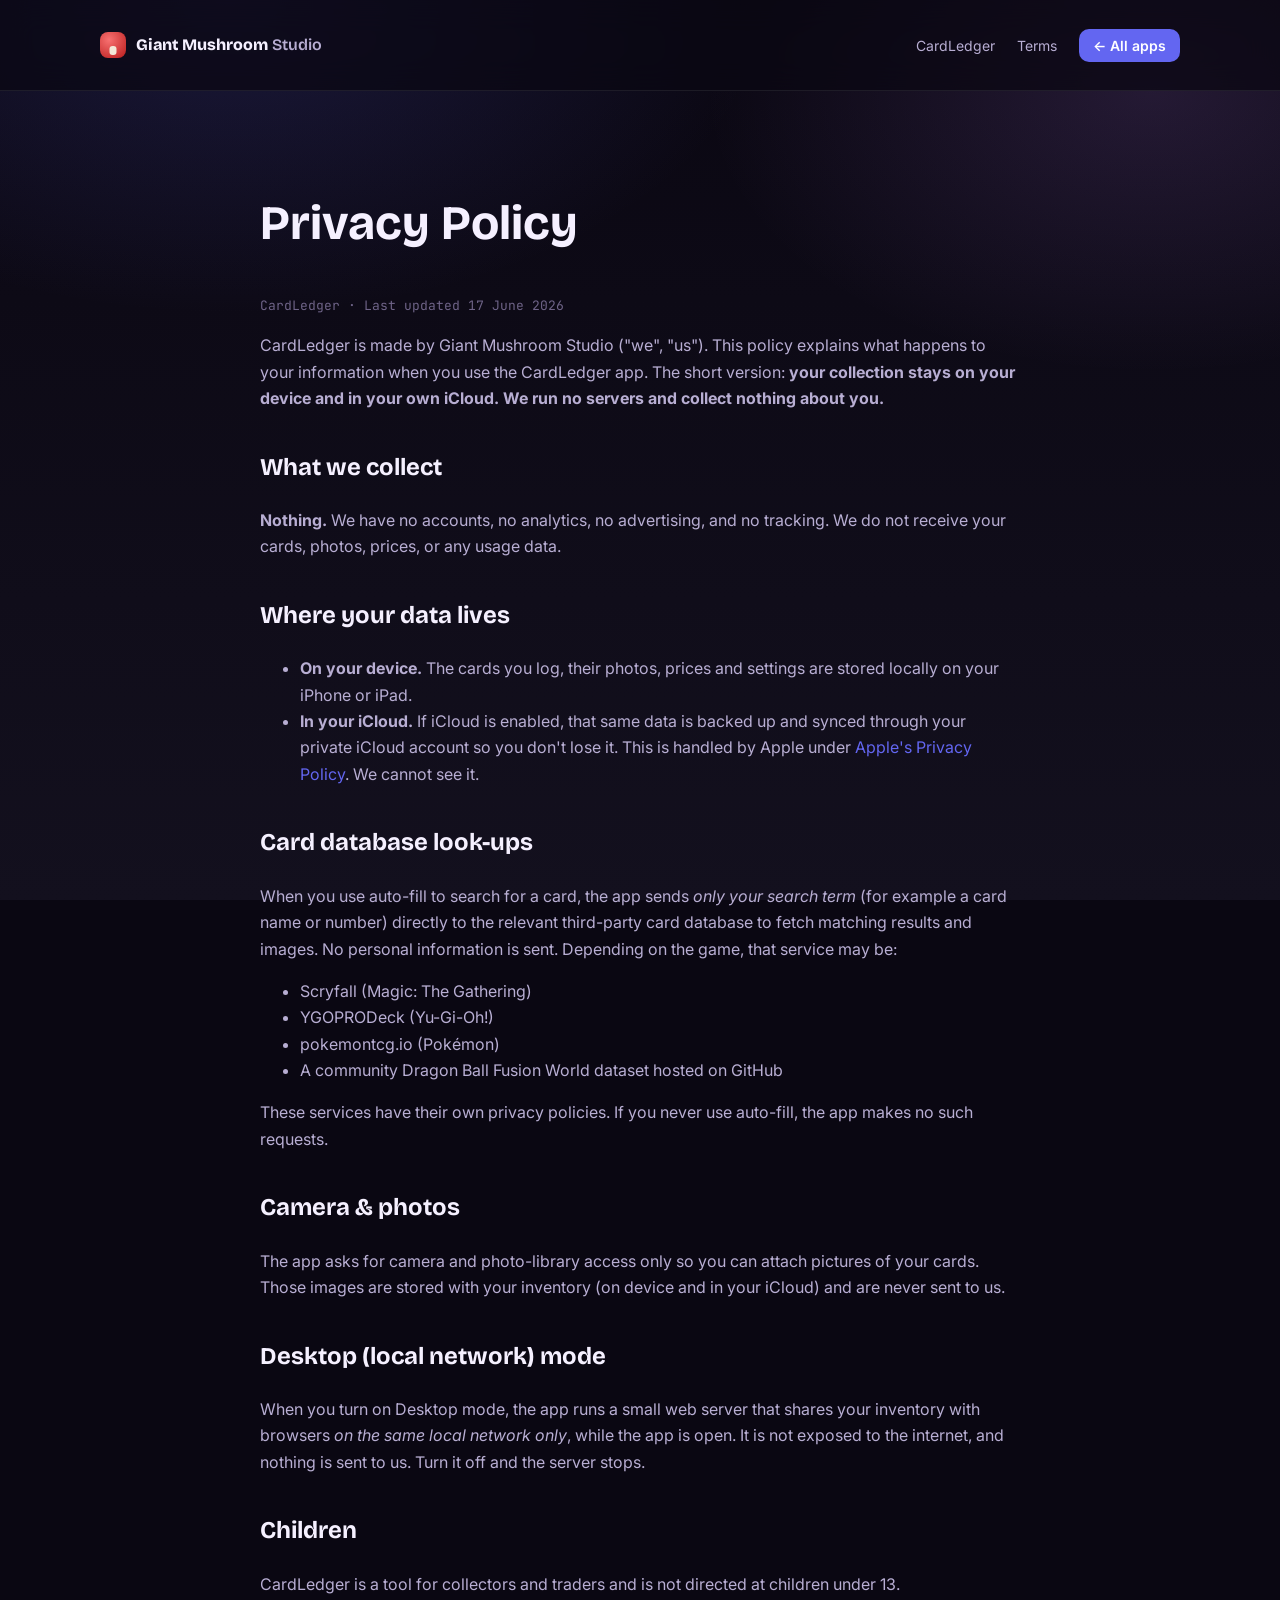
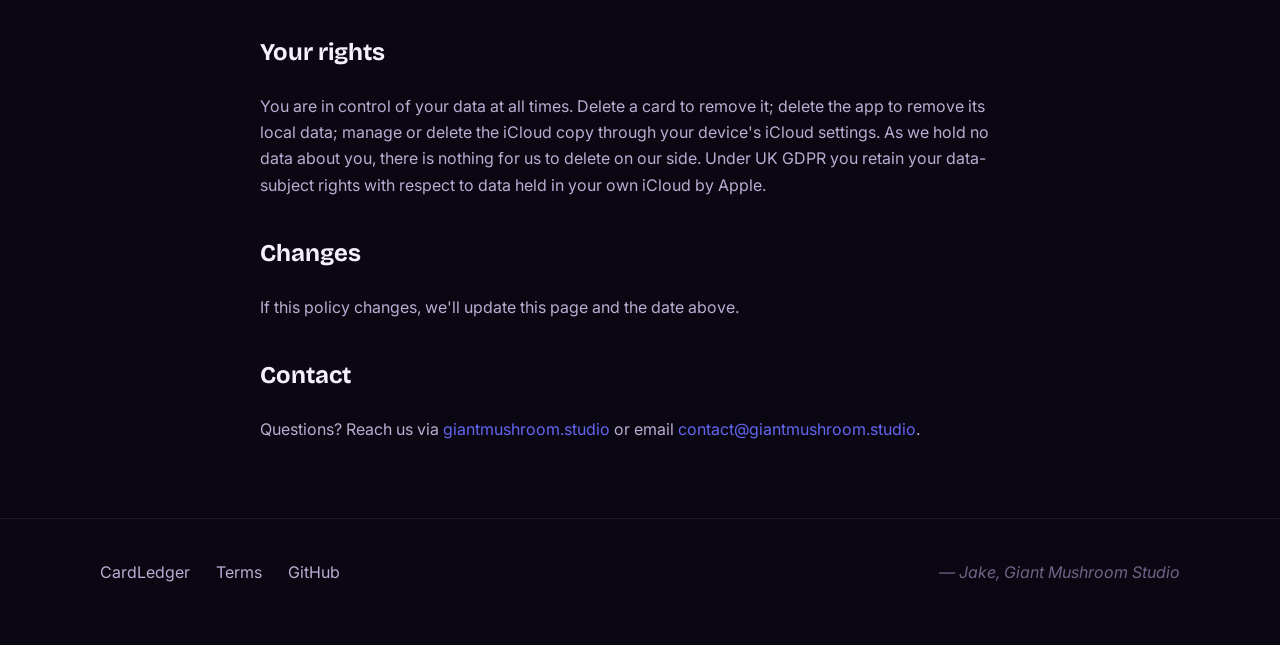
==== marketing/ledger/privacy.html @ 9a64c19f "Fix marketing path leger->ledger and dynamic scanner height - Rename marketing/leger -> marketing/le" ====
<!DOCTYPE html>
<html lang="en">
<head>
<meta charset="utf-8">
<meta name="viewport" content="width=device-width, initial-scale=1">
<title>CardLedger — Privacy Policy · Giant Mushroom Studio</title>
<link rel="icon" type="image/svg+xml" href="favicon.svg">
<link rel="preconnect" href="https://fonts.googleapis.com">
<link rel="preconnect" href="https://fonts.gstatic.com" crossorigin>
<link href="https://fonts.googleapis.com/css2?family=Bricolage+Grotesque:opsz,wght@12..96,400;12..96,600;12..96,700;12..96,800&family=Inter:wght@400;500;600;700&family=JetBrains+Mono:wght@400;500&display=swap" rel="stylesheet">
<link rel="stylesheet" href="styles.css">
</head>
<body>
<nav class="topnav">
  <div class="wrap">
    <a class="brand" href="https://www.giantmushroom.studio">
      <span class="brand-mark" aria-hidden="true"></span>
      <span>Giant Mushroom <em>Studio</em></span>
    </a>
    <ul class="nav-links">
      <li><a href="index.html">CardLedger</a></li>
      <li><a href="terms.html">Terms</a></li>
      <li><a href="https://www.giantmushroom.studio#apps" class="nav-cta">← All apps</a></li>
    </ul>
  </div>
</nav>

<main class="wrap legal">
  <h1>Privacy Policy</h1>
  <p class="updated">CardLedger · Last updated 17 June 2026</p>

  <p>CardLedger is made by Giant Mushroom Studio ("we", "us"). This policy explains what happens to your information when you use the CardLedger app. The short version: <strong>your collection stays on your device and in your own iCloud. We run no servers and collect nothing about you.</strong></p>

  <h2>What we collect</h2>
  <p><strong>Nothing.</strong> We have no accounts, no analytics, no advertising, and no tracking. We do not receive your cards, photos, prices, or any usage data.</p>

  <h2>Where your data lives</h2>
  <ul>
    <li><strong>On your device.</strong> The cards you log, their photos, prices and settings are stored locally on your iPhone or iPad.</li>
    <li><strong>In your iCloud.</strong> If iCloud is enabled, that same data is backed up and synced through your private iCloud account so you don't lose it. This is handled by Apple under <a href="https://www.apple.com/legal/privacy/">Apple's Privacy Policy</a>. We cannot see it.</li>
  </ul>

  <h2>Card database look-ups</h2>
  <p>When you use auto-fill to search for a card, the app sends <em>only your search term</em> (for example a card name or number) directly to the relevant third-party card database to fetch matching results and images. No personal information is sent. Depending on the game, that service may be:</p>
  <ul>
    <li>Scryfall (Magic: The Gathering)</li>
    <li>YGOPRODeck (Yu-Gi-Oh!)</li>
    <li>pokemontcg.io (Pokémon)</li>
    <li>A community Dragon Ball Fusion World dataset hosted on GitHub</li>
  </ul>
  <p>These services have their own privacy policies. If you never use auto-fill, the app makes no such requests.</p>

  <h2>Camera &amp; photos</h2>
  <p>The app asks for camera and photo-library access only so you can attach pictures of your cards. Those images are stored with your inventory (on device and in your iCloud) and are never sent to us.</p>

  <h2>Desktop (local network) mode</h2>
  <p>When you turn on Desktop mode, the app runs a small web server that shares your inventory with browsers <em>on the same local network only</em>, while the app is open. It is not exposed to the internet, and nothing is sent to us. Turn it off and the server stops.</p>

  <h2>Children</h2>
  <p>CardLedger is a tool for collectors and traders and is not directed at children under 13.</p>

  <h2>Your rights</h2>
  <p>You are in control of your data at all times. Delete a card to remove it; delete the app to remove its local data; manage or delete the iCloud copy through your device's iCloud settings. As we hold no data about you, there is nothing for us to delete on our side. Under UK GDPR you retain your data-subject rights with respect to data held in your own iCloud by Apple.</p>

  <h2>Changes</h2>
  <p>If this policy changes, we'll update this page and the date above.</p>

  <h2>Contact</h2>
  <p>Questions? Reach us via <a href="https://www.giantmushroom.studio#contact">giantmushroom.studio</a> or email <a href="mailto:contact@giantmushroom.studio">contact@giantmushroom.studio</a>.</p>
</main>

<footer>
  <div class="wrap cols">
    <a href="index.html">CardLedger</a>
    <a href="terms.html">Terms</a>
    <a href="https://github.com/Sausagerolls/cardledger">GitHub</a>
    <span class="sign">— Jake, Giant Mushroom Studio</span>
  </div>
</footer>
</body>
</html>
---- marketing/ledger/styles.css ----
/* CardLedger — a Giant Mushroom Studio product page. Matches giantmushroom.studio. */
:root {
  --bg:        #0a0712;
  --bg-2:      #13101e;
  --bg-3:      #1a1428;
  --surface:   rgba(255, 255, 255, 0.04);
  --surface-2: rgba(255, 255, 255, 0.06);
  --hairline:  rgba(255, 255, 255, 0.08);

  --spore:     #c084fc;
  --cap:       #f87171;
  --gold:      #fbbf24;
  --mint:      #5eead4;
  --indigo:    #6366f1;
  --rose:      #fb7185;

  --text:      #f5f0ff;
  --text-mid:  #b8aed3;
  --text-dim:  #6f6488;

  --accent:    #6366f1;        /* CardLedger's accent */
  --accent-2:  #8b5cf6;

  --font-display: 'Bricolage Grotesque', system-ui, sans-serif;
  --font-body:    'Inter', system-ui, sans-serif;
  --font-mono:    'JetBrains Mono', ui-monospace, monospace;

  --ease-out: cubic-bezier(0.16, 1, 0.3, 1);
  --ease-pop: cubic-bezier(0.34, 1.56, 0.64, 1);
}

*, *::before, *::after { box-sizing: border-box; }
html, body { margin: 0; padding: 0; }
html { scroll-behavior: smooth; }
body {
  background: var(--bg);
  color: var(--text);
  font-family: var(--font-body);
  font-size: 16px;
  line-height: 1.65;
  -webkit-font-smoothing: antialiased;
  overflow-x: hidden;
}
body::before {            /* ambient gradient wash */
  content: ""; position: fixed; inset: 0; z-index: -2;
  background:
    radial-gradient(60% 50% at 18% 0%, rgba(99,102,241,0.18), transparent 70%),
    radial-gradient(50% 45% at 90% 10%, rgba(192,132,252,0.14), transparent 70%),
    linear-gradient(180deg, var(--bg), var(--bg-2));
}
a { color: inherit; text-decoration: none; }
img { max-width: 100%; display: block; }

/* floating spores */
.spores { position: fixed; inset: 0; z-index: -1; pointer-events: none; overflow: hidden; }
.spores span {
  position: absolute; bottom: -20px; left: var(--x);
  width: var(--s); height: var(--s); border-radius: 50%;
  background: var(--spore); opacity: .5;
  filter: blur(.3px);
  animation: rise var(--d) linear var(--t) infinite;
}
@keyframes rise {
  0% { transform: translateY(0) translateX(0); opacity: 0; }
  10% { opacity: .55; }
  90% { opacity: .35; }
  100% { transform: translateY(-105vh) translateX(20px); opacity: 0; }
}

.wrap { width: min(1080px, 92vw); margin: 0 auto; }

/* nav */
.topnav {
  position: sticky; top: 0; z-index: 20;
  display: flex; align-items: center; gap: 18px;
  padding: 16px 0; backdrop-filter: blur(16px);
  background: color-mix(in srgb, var(--bg) 72%, transparent);
  border-bottom: 1px solid var(--hairline);
}
.topnav .wrap { display: flex; align-items: center; gap: 18px; width: min(1080px,92vw); }
.brand { display: flex; align-items: center; gap: 10px; font-family: var(--font-display); font-weight: 800; }
.brand-mark { width: 26px; height: 26px; border-radius: 8px;
  background: radial-gradient(circle at 35% 30%, var(--cap), #b91c1c); position: relative; }
.brand-mark::after { content:""; position:absolute; left:50%; top:55%; width:7px; height:9px;
  transform:translateX(-50%); background:#f3e8d8; border-radius:3px; }
.brand em { color: var(--text-mid); font-style: normal; font-weight: 600; }
.nav-links { margin-left: auto; display: flex; gap: 22px; align-items: center; list-style: none; padding: 0; }
.nav-links a { color: var(--text-mid); font-size: 14px; }
.nav-links a:hover { color: var(--text); }
.nav-cta { padding: 8px 14px; border-radius: 10px; background: var(--accent); color: #fff !important; font-weight: 600; }

.btn { display: inline-flex; align-items: center; gap: 8px; padding: 12px 20px; border-radius: 12px;
  font-weight: 600; font-size: 15px; cursor: pointer; transition: transform .12s var(--ease-pop); }
.btn:hover { transform: translateY(-2px); }
.btn-primary { background: linear-gradient(135deg, var(--accent), var(--accent-2)); color: #fff; }
.btn-ghost { border: 1px solid var(--hairline); color: var(--text); background: var(--surface); }

/* hero */
.hero { padding: 80px 0 40px; }
.hero-inner { display: grid; grid-template-columns: 1.1fr .9fr; gap: 40px; align-items: center; }
.eyebrow { display: inline-flex; align-items: center; gap: 8px; color: var(--text-mid);
  font-family: var(--font-mono); font-size: 13px; text-transform: uppercase; letter-spacing: .12em; }
.eyebrow .dot { width: 8px; height: 8px; border-radius: 50%; background: var(--mint); box-shadow: 0 0 12px var(--mint); }
.hero h1 { font-family: var(--font-display); font-weight: 800; font-size: clamp(40px, 6vw, 68px);
  line-height: 1.02; margin: 18px 0 16px; letter-spacing: -.02em; }
.hero h1 .grad { background: linear-gradient(120deg, var(--accent), var(--spore), var(--gold));
  -webkit-background-clip: text; background-clip: text; color: transparent; }
.hero p.sub { color: var(--text-mid); font-size: 19px; max-width: 30ch; }
.hero-ctas { display: flex; gap: 12px; margin-top: 26px; flex-wrap: wrap; }
.hero-art { display: flex; justify-content: center; }
.hero-art .icon { width: min(260px, 60vw); border-radius: 24%;
  box-shadow: 0 30px 80px rgba(99,102,241,.4), 0 0 0 1px var(--hairline); }

.badges { display: flex; gap: 10px; margin-top: 18px; flex-wrap: wrap; }
.badge { font-family: var(--font-mono); font-size: 12px; color: var(--text-mid);
  border: 1px solid var(--hairline); border-radius: 999px; padding: 6px 12px; background: var(--surface); }

/* sections */
section { padding: 56px 0; }
.section-eyebrow { font-family: var(--font-mono); font-size: 13px; letter-spacing: .12em;
  text-transform: uppercase; color: var(--accent); }
.section-title { font-family: var(--font-display); font-weight: 800; font-size: clamp(28px,4vw,44px);
  margin: 8px 0 28px; letter-spacing: -.02em; }
.section-title em { font-style: normal; color: var(--spore); }

/* feature strips */
.feature { display: grid; grid-template-columns: 64px 1fr; gap: 22px; padding: 24px 0;
  border-top: 1px solid var(--hairline); align-items: start; }
.feature .num { font-family: var(--font-mono); color: var(--text-dim); font-size: 15px; padding-top: 4px; }
.feature h3 { font-family: var(--font-display); font-weight: 700; font-size: 22px; margin: 0 0 6px; }
.feature h3 .ic { margin-right: 8px; }
.feature p { color: var(--text-mid); margin: 0; max-width: 62ch; }

/* shots */
.shots { display: grid; grid-template-columns: repeat(auto-fit, minmax(200px, 1fr)); gap: 16px; }
.shot { aspect-ratio: 9/19.5; border-radius: 22px; border: 1px solid var(--hairline);
  background: linear-gradient(160deg, var(--bg-3), var(--bg-2)); display: flex; align-items: center;
  justify-content: center; color: var(--text-dim); font-family: var(--font-mono); font-size: 13px; text-align: center; padding: 12px; }

/* source box */
.source { display: flex; gap: 20px; align-items: center; flex-wrap: wrap; justify-content: space-between;
  background: var(--surface); border: 1px solid var(--hairline); border-radius: 20px; padding: 28px; }
.source code { font-family: var(--font-mono); color: var(--mint); }

/* legal pages */
.legal { padding: 60px 0; max-width: 760px; }
.legal h1 { font-family: var(--font-display); font-size: clamp(32px,5vw,48px); }
.legal h2 { font-family: var(--font-display); margin-top: 36px; }
.legal p, .legal li { color: var(--text-mid); }
.legal a { color: var(--accent); }
.legal .updated { color: var(--text-dim); font-family: var(--font-mono); font-size: 13px; }

/* footer */
footer { border-top: 1px solid var(--hairline); padding: 40px 0 60px; color: var(--text-mid); }
footer .cols { display: flex; gap: 26px; flex-wrap: wrap; align-items: center; }
footer a { color: var(--text-mid); }
footer a:hover { color: var(--text); }
footer .sign { margin-left: auto; color: var(--text-dim); font-style: italic; }

@media (max-width: 760px) {
  .hero-inner { grid-template-columns: 1fr; }
  .nav-links { display: none; }
  .feature { grid-template-columns: 1fr; gap: 6px; }
  .feature .num { padding-top: 0; }
}
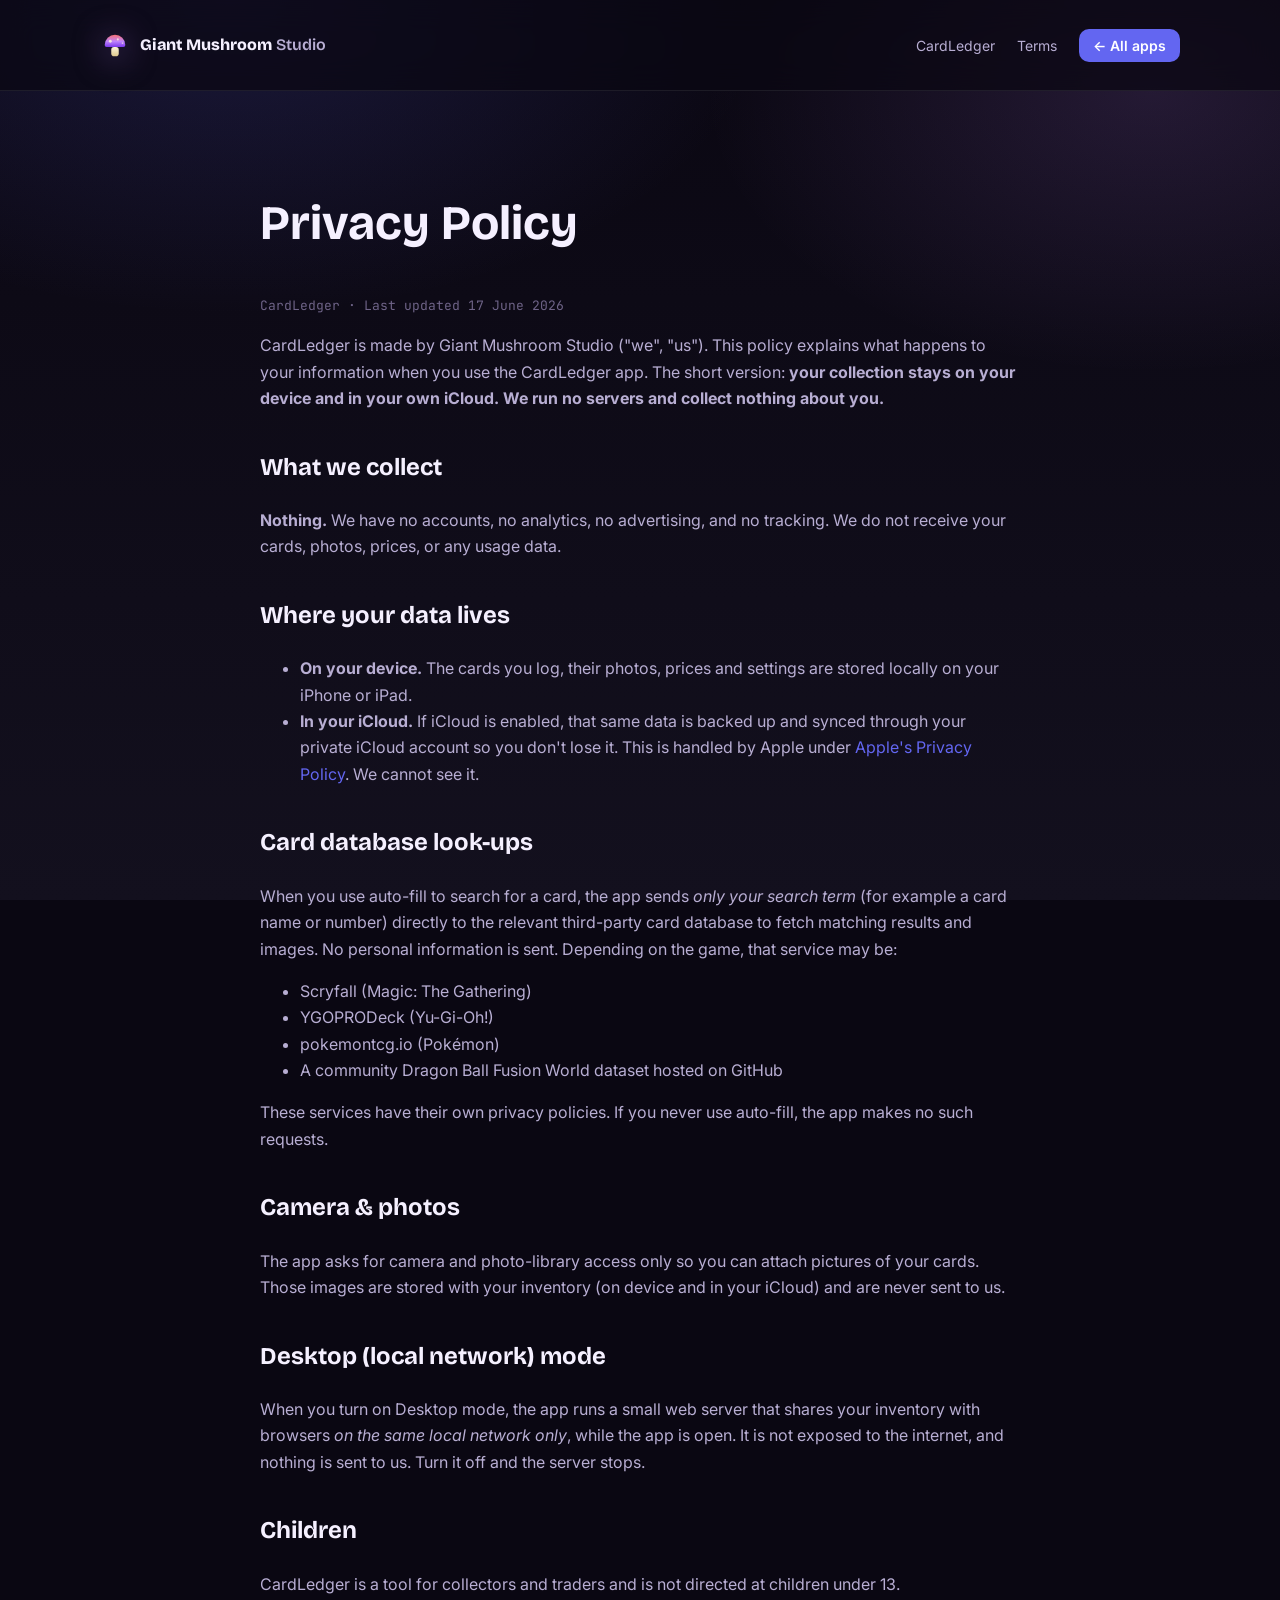
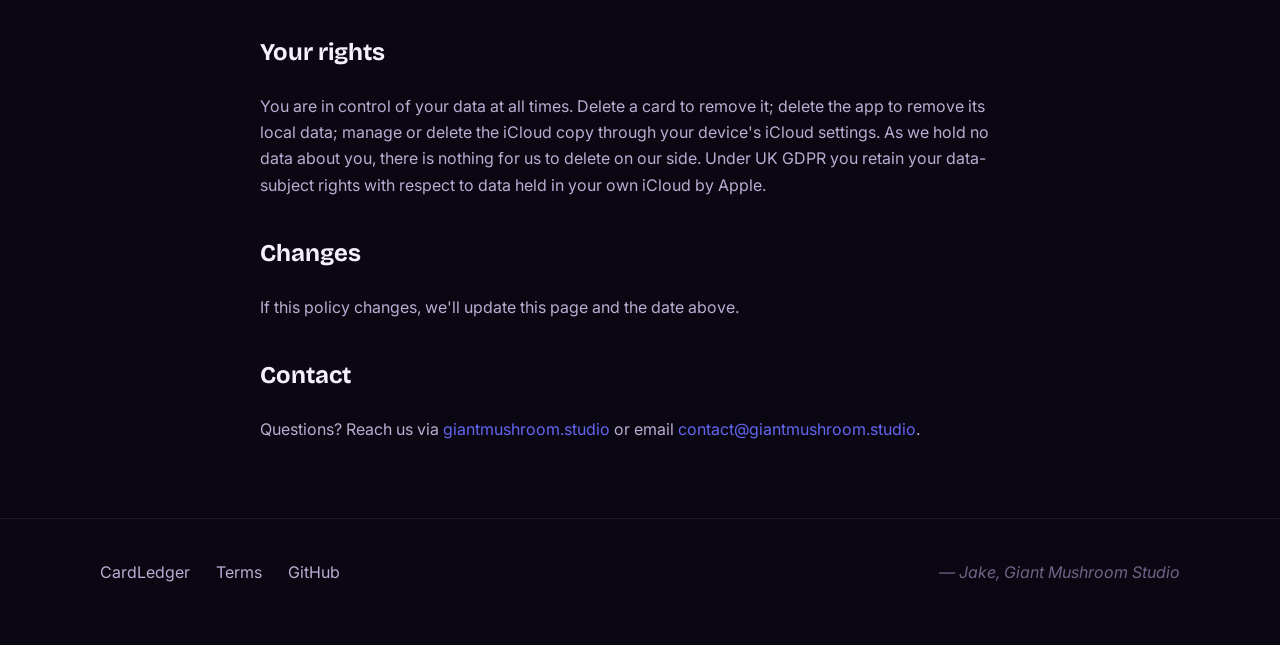
==== commit b9822496: "Per-instance card tracking, search by printed number, site logo + App Store section App: - Adding N " ====
--- a/marketing/ledger/privacy.html
+++ b/marketing/ledger/privacy.html
@@ -14,7 +14,7 @@
 <nav class="topnav">
   <div class="wrap">
     <a class="brand" href="https://www.giantmushroom.studio">
-      <span class="brand-mark" aria-hidden="true"></span>
+      <img class="brand-mark" src="assets/gm-logo.svg" alt="Giant Mushroom Studio logo">
       <span>Giant Mushroom <em>Studio</em></span>
     </a>
     <ul class="nav-links">
--- a/marketing/ledger/styles.css
+++ b/marketing/ledger/styles.css
@@ -79,10 +79,10 @@
 }
 .topnav .wrap { display: flex; align-items: center; gap: 18px; width: min(1080px,92vw); }
 .brand { display: flex; align-items: center; gap: 10px; font-family: var(--font-display); font-weight: 800; }
-.brand-mark { width: 26px; height: 26px; border-radius: 8px;
-  background: radial-gradient(circle at 35% 30%, var(--cap), #b91c1c); position: relative; }
-.brand-mark::after { content:""; position:absolute; left:50%; top:55%; width:7px; height:9px;
-  transform:translateX(-50%); background:#f3e8d8; border-radius:3px; }
+.brand-mark { width: 30px; height: 30px; display: block;
+  filter: drop-shadow(0 4px 16px rgba(192, 132, 252, 0.5));
+  animation: bob 4s var(--ease-out) infinite; }
+@keyframes bob { 0%,100% { transform: translateY(0) rotate(-1deg); } 50% { transform: translateY(-3px) rotate(1deg); } }
 .brand em { color: var(--text-mid); font-style: normal; font-weight: 600; }
 .nav-links { margin-left: auto; display: flex; gap: 22px; align-items: center; list-style: none; padding: 0; }
 .nav-links a { color: var(--text-mid); font-size: 14px; }
@@ -150,6 +150,19 @@
 .legal a { color: var(--accent); }
 .legal .updated { color: var(--text-dim); font-family: var(--font-mono); font-size: 13px; }
 
+/* App Store */
+.get { text-align: center; }
+.appstore { display: inline-flex; align-items: center; gap: 12px; background: #000; color: #fff;
+  border: 1px solid rgba(255,255,255,.22); border-radius: 14px; padding: 12px 24px;
+  transition: transform .12s var(--ease-pop); }
+.appstore:hover { transform: translateY(-2px); }
+.appstore svg { width: 28px; height: 28px; fill: #fff; }
+.appstore .small { font-size: 11px; opacity: .85; line-height: 1.1; }
+.appstore .big { font-family: var(--font-display); font-size: 20px; font-weight: 700; line-height: 1.1; }
+.appstore.soon { opacity: .6; cursor: not-allowed; }
+.soon-tag { display: inline-block; margin-top: 14px; font-family: var(--font-mono); font-size: 12px;
+  color: var(--gold); border: 1px solid var(--gold); border-radius: 999px; padding: 4px 12px; }
+
 /* footer */
 footer { border-top: 1px solid var(--hairline); padding: 40px 0 60px; color: var(--text-mid); }
 footer .cols { display: flex; gap: 26px; flex-wrap: wrap; align-items: center; }
